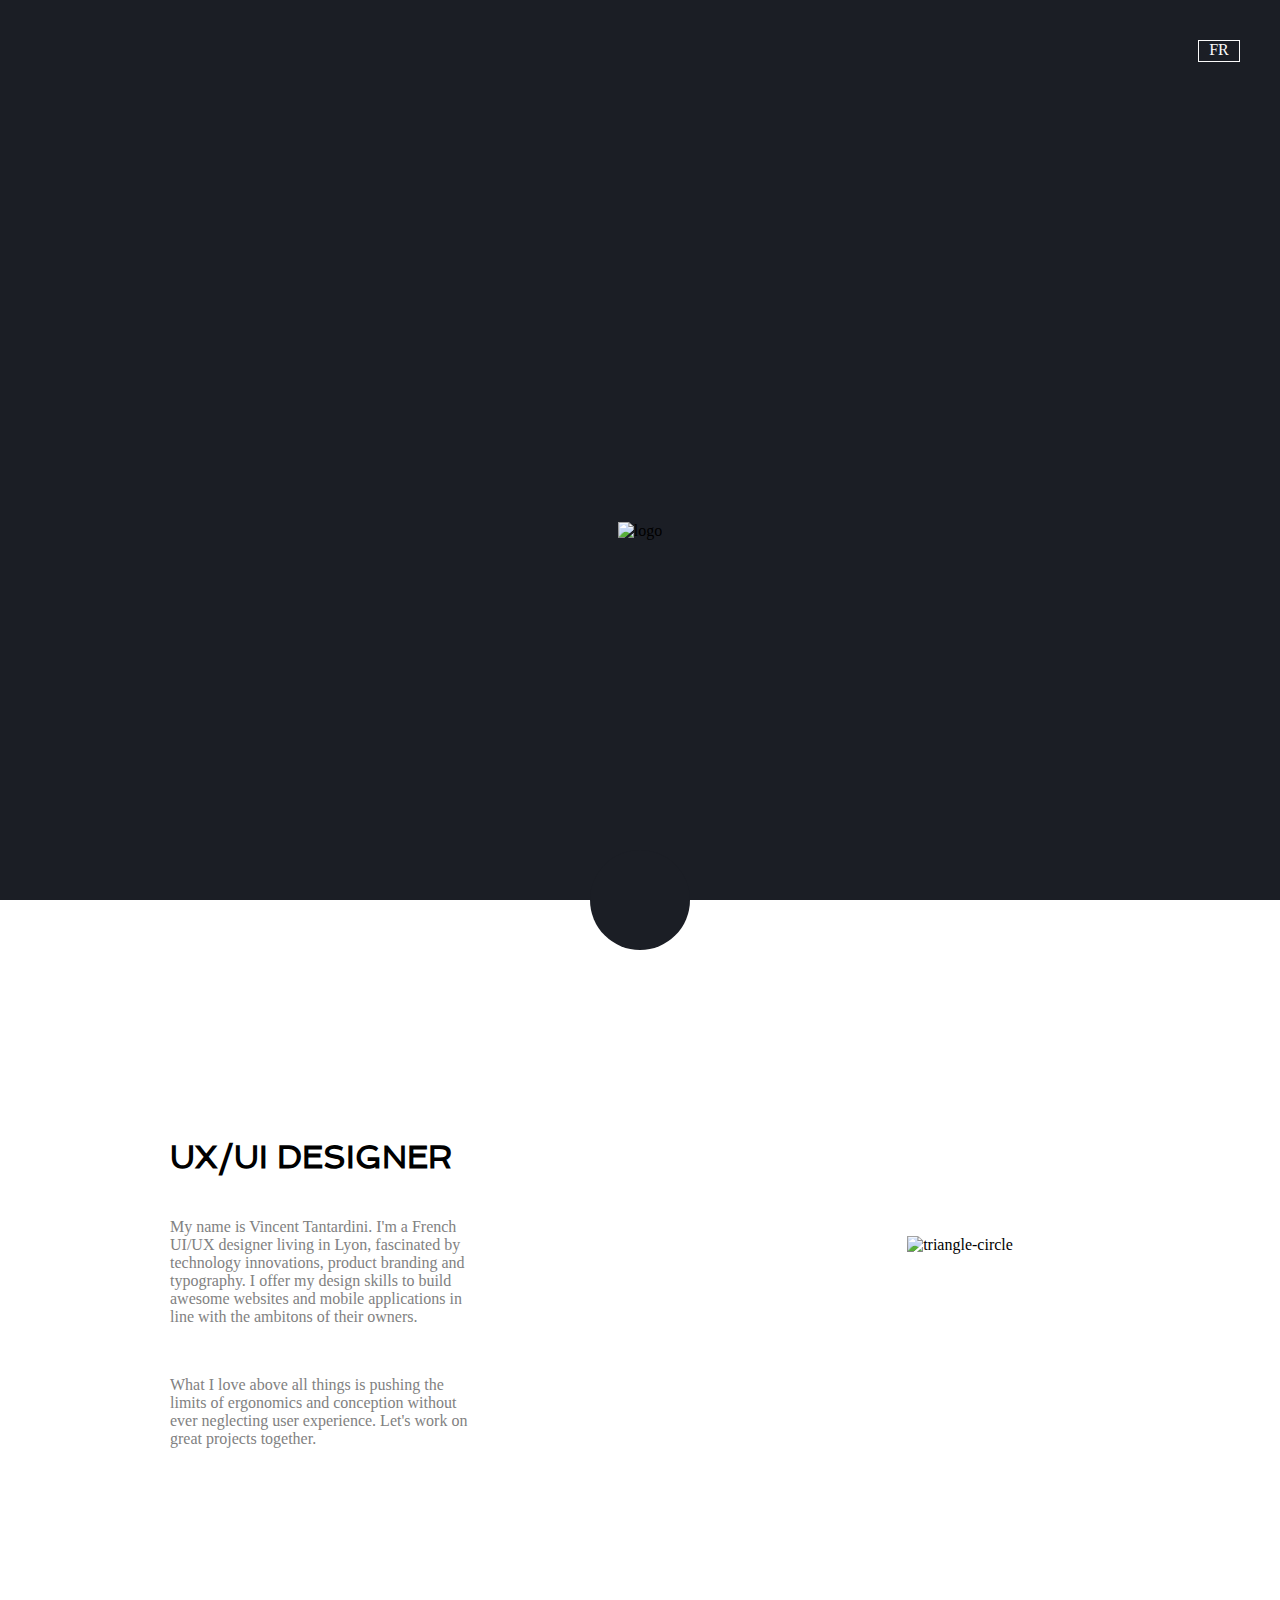
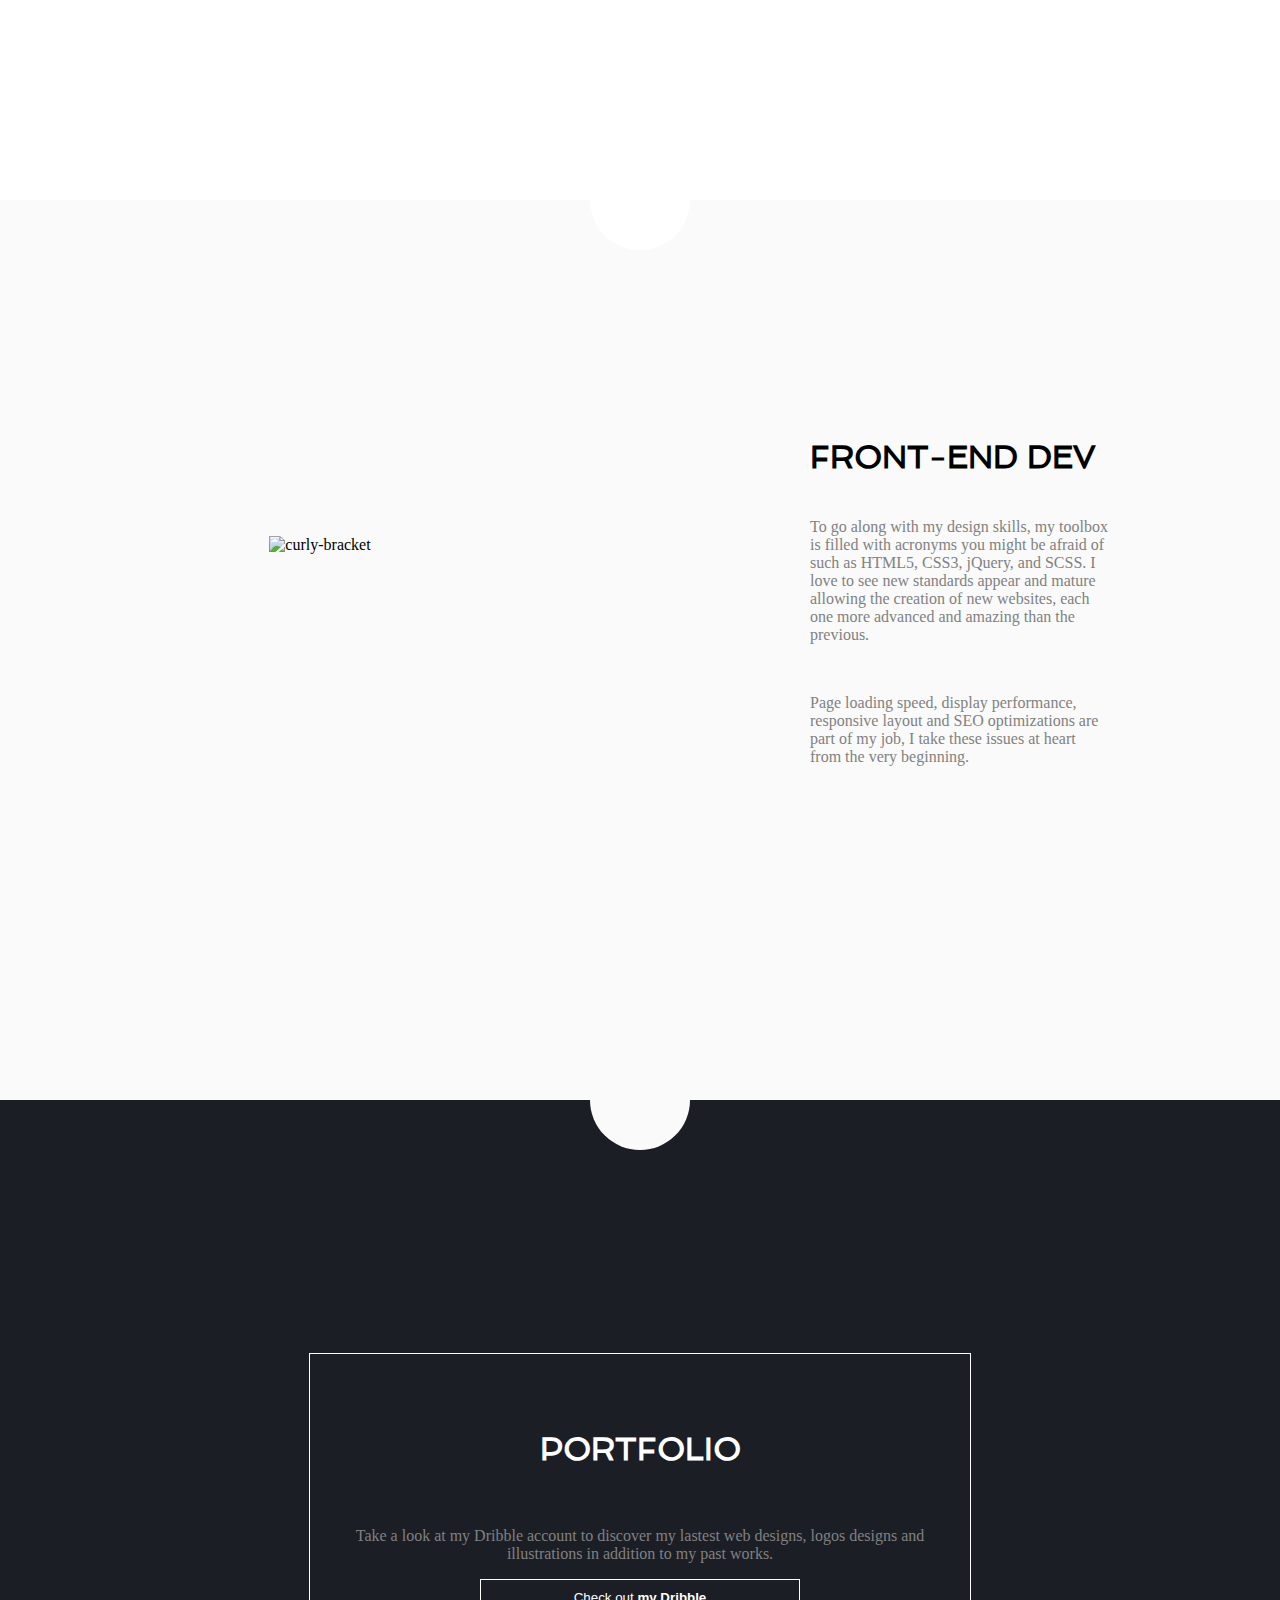
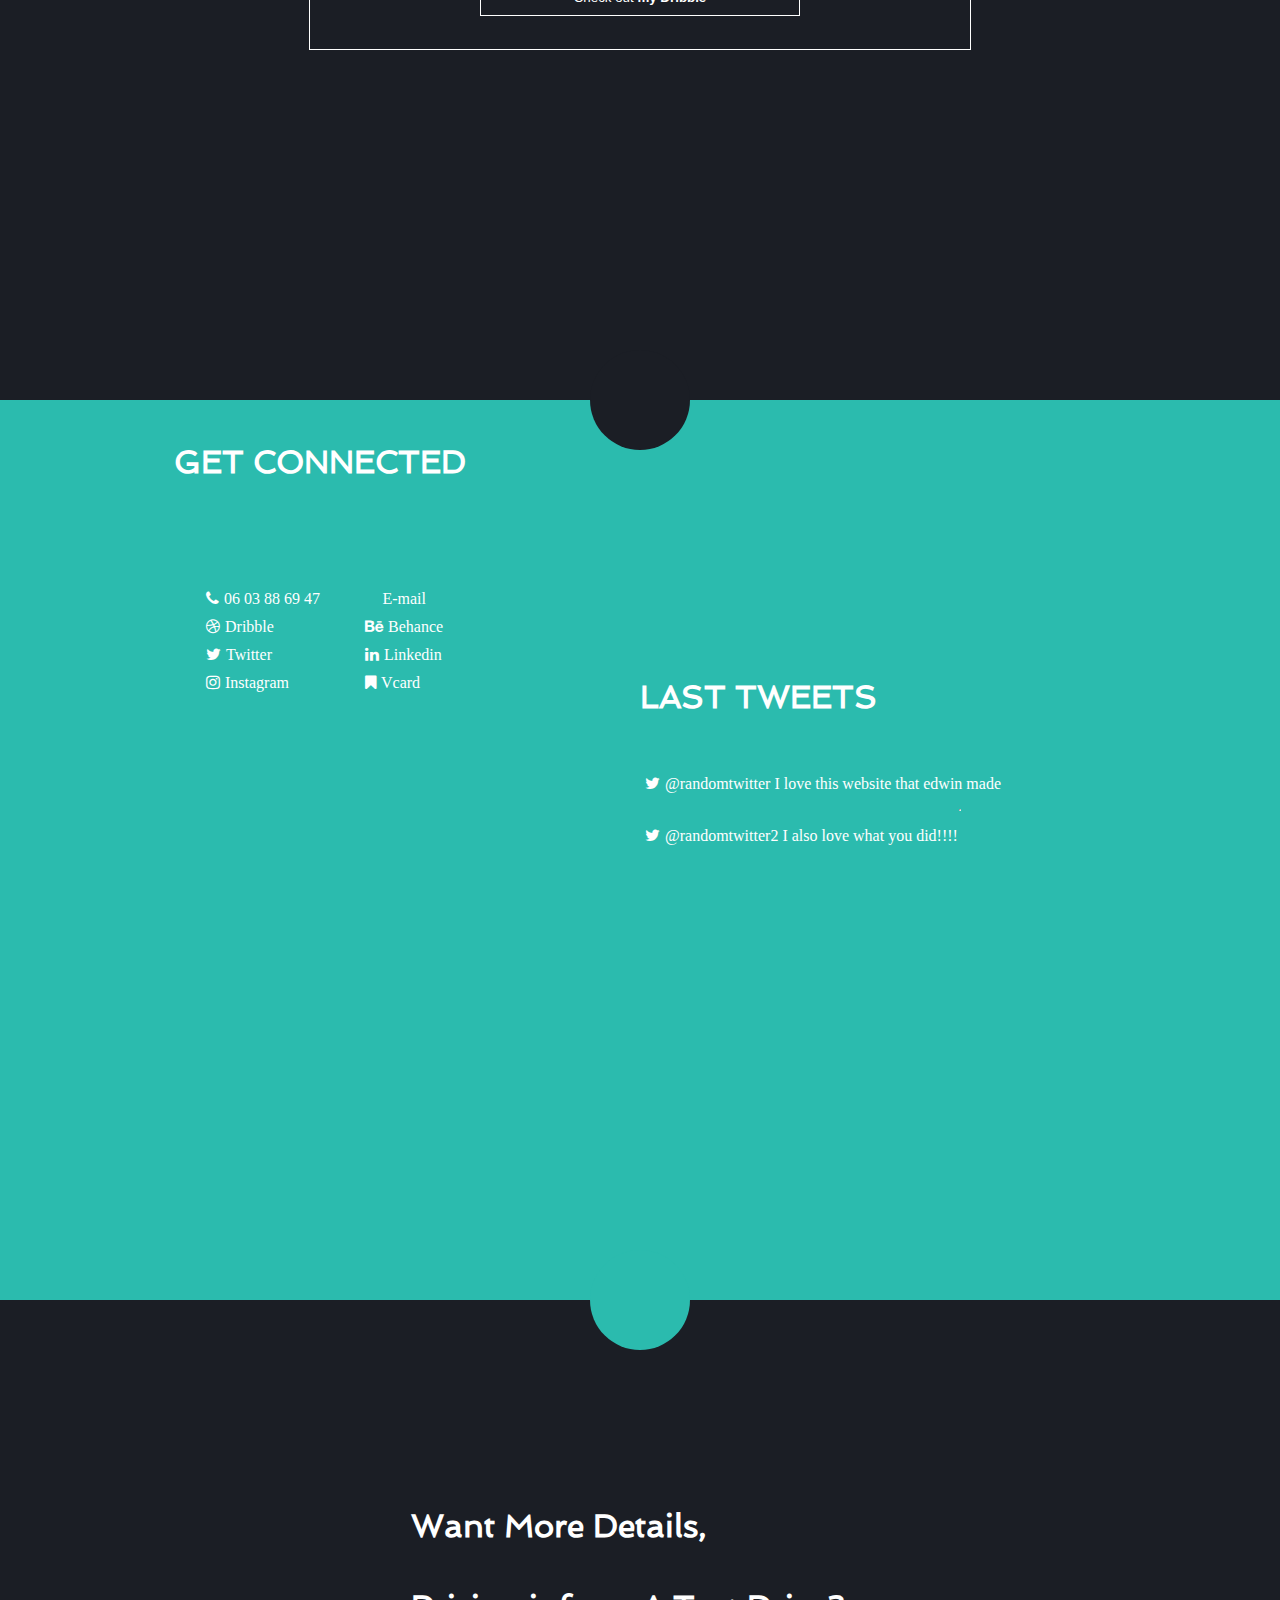
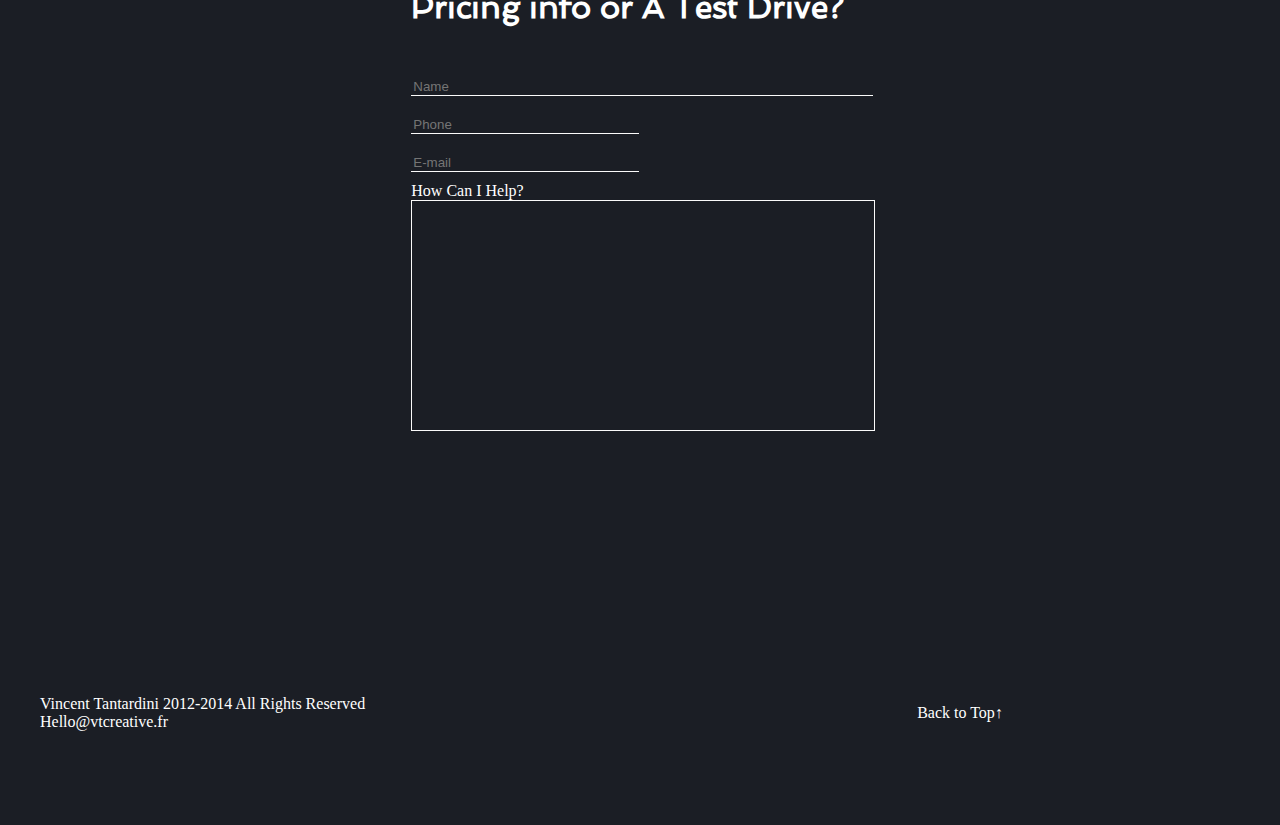
==== index.html @ fab8fbdb "added index.html and index2.html as submission" ====
<!DOCTYPE html>
<html lang="en">
  <head>
    <meta charset="UTF-8">
    <meta name="viewport" content="width=device-width, initial-scale=1.0">
    <meta http-equiv="X-UA-Compatible" content="ie=edge">
    <title>VCT Design</title>
    <link rel="stylesheet" href="index2.css">
    <link rel="stylesheet" href="https://cdnjs.cloudflare.com/ajax/libs/font-awesome/4.7.0/css/font-awesome.min.css">
    <link href="https://fonts.googleapis.com/css?family=Spinnaker&display=swap" rel="stylesheet">
  </head>
  <body class="container">

    <div class="box-1">
      <div class="lang">FR</div>
      <img src="#" alt="logo">
      <button class="logo-butt"></button>
    </div>


    <div class="box-2">
      <div class="ux-ui">
        <h4>UX/UI <span>DESIGNER</span></h4>
        <p>My name is Vincent Tantardini. I'm a French UI/UX designer living in Lyon, fascinated by technology innovations, product branding and typography. I offer my design skills to build awesome websites and mobile applications in line with the ambitons of their owners.</p><br>
        <p>What I love above all things is pushing the limits of ergonomics and conception without ever neglecting user experience. Let's work on great projects together.</p>
      </div>
      <img src="#" alt="triangle-circle">
      <button class="designer-butt"></button>
    </div>

    <div class="box-3">
      <img src="#" alt="curly-bracket">
      <div class="F-E-D">
        <h4>FRONT-END <span>DEV</span></h4>
        <p>To go along with my design skills, my toolbox is filled with acronyms you might be afraid of such as HTML5, CSS3, jQuery, and SCSS. I love to see new standards appear and mature allowing the creation of new websites, each one more advanced and amazing than the previous.</p><br>
        <p>Page loading speed, display performance, responsive layout and SEO optimizations are part of my job, I take these issues at heart from the very beginning.</p>
      </div>
      <button class="dev-butt"></button>
    </div>


    <div class="box-4">
      <div class="portfolio">
        <h4>PORTFOLIO</h4>
        <p>Take a look at my Dribble account to discover my lastest web designs, logos designs and illustrations in addition to my past works.</p>
        <button>Check out <span>my Dribble</span></button>
      </div>
      <button class="portfolio-butt"></button>

    </div>


    <div class="box-5">

      <div class="connected">
        <h4>GET <span>CONNECTED</span></h4>
        <ul class="left">
            <li class="left-li"><i class="fa fa-phone" style=" margin: 0 5px;"></i>06 03 88 69 47</li>
            <li class="left-li"><i class="fa fa-dribbble" style=" margin: 0 5px;"></i>Dribble</li>
            <li class="left-li"><i class="fa fa-twitter" style=" margin: 0 5px;"></i>Twitter</li>
            <li class="left-li"><i class="fa fa-instagram" style=" margin: 0 5px;"></i>Instagram</li>
        </ul>

        <ul class="right">
            <li class="right-li"><i class="far fa-envelope" style=" margin: 0 5px;"></i>E-mail</li>
            <li class="right-li"><i class="fa fa-behance" style=" margin: 0 5px;"></i>Behance</li>
            <li class="right-li"><i class="fa fa-linkedin" style=" margin: 0 5px;"></i>Linkedin</li>
            <li class="right-li"><i class="fa fa-bookmark" style=" margin: 0 5px;"></i>Vcard</li>
        </ul>

      </div>


      <div class="tweets">
        <h4>LAST <span>TWEETS</span></h4>
        <p class="p-tweets"><i class="fa fa-twitter" style=" margin: 0 5px;"></i>@randomtwitter I love this website that edwin made</p>
        <hr>
        <p class="p-tweets"><i class="fa fa-twitter" style=" margin: 0 5px;"></i>@randomtwitter2 I also love what you did!!!!</p>
      </div>

      <button class="connected-butt"></button>

    </div>

    <div class="box-6">
        <form action="submit" method="GET">
          <h4>Want More Details,</h4>
          <h4><span>Pricing info or A Test Drive?</span></h4>
          <input class="form-input-1" type="text" placeholder="Name">
          
          <div>
            <input class="form-input-2" type="tel" placeholder="Phone">
            <input class="form-input-2" type="email" placeholder="E-mail">
          </div>
          <label class="form_label" for="form_input">How Can I Help?</label>
          <textarea class="form-input" name="" cols="40" rows="15"></textarea>
        </form>
    </div>

    <div class="box-7">
        <ul class="bottom-left">
            <li>Vincent Tantardini 2012-2014 All Rights Reserved</li>
            <li>Hello@vtcreative.fr</li>
        </ul>
        <a href="#" class="bottom-right">Back to Top&#x2191;</a>
    </div>
    
  </body>
</html>
---- index2.css ----
/* Global Styles */

*{
  /* border: 1px dotted blue; */
}
button {
  border-color: transparent;
}
h4 {
  font-family: 'Spinnaker', sans-serif;
  font-weight: 0;
  font-size: 2rem;
}

span {
  font-weight: 900;
}

p {
  color: #818181;
}

.container{
  display: grid;
  grid-template-rows: 1fr;
  background-color: #1B1E25;
  margin: auto;
  
}

.box-1 { 
  background-color: #1B1E25;
  height: 100vh;
  display: grid;
  grid-template-rows: 1fr 3fr; 
 }
.box-2 { 
  background-color: #FFFFFF;
  height: 100vh;
  display: grid;
  grid-template-columns: 1fr 1fr;
  place-items: center;
}
.box-3 { 
  background-color: #FAFAFA;
  height: 100vh; 
  display: grid;
  grid-template-columns: 1fr 1fr;
}
.box-4 { 
  background-color: #1B1E25;
  height: 100vh; 
}
.box-5 { 
  background-color: #2BBBAE;
  height: 100vh; 
  display: grid;
  grid-template-columns: 1fr 1fr;
}
.box-6 { 
  background-color: #1B1E25;
  height: 100vh; 
}
.box-7 { 
  background-color: #1B1E25;
  height: 25vh; 
  display: grid;
  grid-template-columns: 1fr 1fr;
}

/* Each section */

/* First box */

.lang {
  grid-row: 1;
  color: #FAFAFA;
  border: 1px solid #FAFAFA;
  text-align: center;
  height: 20px;
  width: 40px;
  justify-self: end;
  align-self: start;
  margin-top: 40px;
  margin-right: 40px;
}

.box-1 > img {
  grid-row: 2;
  align-self: center;
  justify-self: center;
}

.logo-butt {
  background-color: #1B1E25;
  height: 100px;
  width: 100px;
  justify-self: center;
  margin-bottom: -50px;
  z-index: 1;
  border-radius: 50%;
}


/* Second Box */

.ux-ui {
  grid-column: 1;
  justify-self: center;
  align-self: center;
  background-color: #FFFFFF;
  text-align: left;
  padding: 115px;
  height: 300px;
  width: 300px; 
}

.box-2  > img {
  grid-column: 2;
  justify-self: center;
  align-self: center;
  background-color: #FFFFFF; 
}

.designer-butt {
  grid-column: 1 / span 2;
  background-color: #FFFFFF;
  height: 100px;
  width: 100px;
  border-radius: 50%;
  margin-bottom: -50px;
  z-index: 1;
  justify-self: center;
  align-self: end;
}

/* Third Box */

.box-3 > img {
  grid-column: 1;
  justify-self: center;
  align-self: center;
}

.F-E-D {
  grid-column: 2;
  justify-self: center;
  align-self: center;
  text-align: left;
  padding: 115px;
  height: 300px;
  width: 300px;
}

.dev-butt {
  grid-column: 1 / span 2;
  background-color: #FAFAFA;
  height: 100px;
  width: 100px;
  border-radius: 50%;
  margin-bottom: -50px;
  z-index: 1;
  justify-self: center;
  align-self: end;
}

/* Fourth Box */

.box-4{
  display: grid;
  place-items: center;
}
.portfolio {
  display: grid;
  text-align: center;
  border: 1px solid #FFFFFF;
  color: #FFFFFF;
  width: 50%;
  height: 50%;
  padding: 10px;
  place-content: center;
  align-self: end;
}

.portfolio > button {
  background-color: #1B1E25;
  color: #FFFFFF;
  border: 1px solid #FFFFFF;
  padding: 10px;
  width: 50%;
  margin-top: 10px auto;
  justify-self: center;
}

.portfolio-butt {
  height: 100px;
  width: 100px;
  border-radius: 50%;
  background-color: #1B1E25;
  align-self: end;
  z-index: 1;
  margin-bottom: -50px;
}


/* Fifth Box */

.box-5 {
  display: grid;
  grid-template-columns: 1fr 1fr;
  /* place-content: center; */
  color: #FFFFFF;
}

.connected {
  display: grid;
  grid-template-columns: 1fr 1fr;
  grid-template-rows: 1fr 3fr;
  text-align: center;
  justify-content: center;
}

.connected > h4 {
  grid-row: 1;
  grid-column: 1 /  span 2;
  justify-self: center;
}


.left {
  grid-column: 1;
  list-style: none;
  justify-self: end;
}

.left-li {
  text-align: left;
  margin-bottom: 10px;
}

.right {
  grid-column: 2;
  list-style: none;
  text-align: left;
}

.right-li {
  margin-bottom: 10px;
}
.tweets {
  display: grid;
  align-self: center;
}
hr {
  margin: auto;
}

.p-tweets {
  color: #FFFFFF;
}

.connected-butt {
  grid-column: 1 / span 2;
  height: 100px;
  width: 100px;
  border-radius: 50%;
  background-color: #2BBBAE;
  justify-self: center;
  z-index: 1;
  margin: -50px;
  align-self: end;
}

/* Sixth Box */

.box-6 {
  display: grid;
  place-content: center;
  color: #FFFFFF;
}

.form-input-1 {
  width: 100%;
}

.form-input-2 {
  width: 49%;
}

input {
  background-color: #1B1E25;
  border-bottom: 1px solid #FBFBFB;
  outline: none;
  border-top-style: none;
  border-left-style: none;
  border-right-style: none;
  margin: 10px auto;
}

textarea {
  background-color: #1B1E25;
  color: #FBFBFB;
  border: 1px solid #FBFBFB;
  width: 100%;
  resize: none;
}


/* Last Box !!!! */

.box-7 {
  display: grid;
  grid-template-columns: 1fr 1fr;
  place-content: center;
  color: #FFFFFF;
}

.bottom-left {
  grid-column: 1;
  list-style: none;
}

.bottom-right {
  grid-column: 2;
  color: #FFFFFF;
  justify-self: center;
  text-decoration: none;
  align-self: center;
}
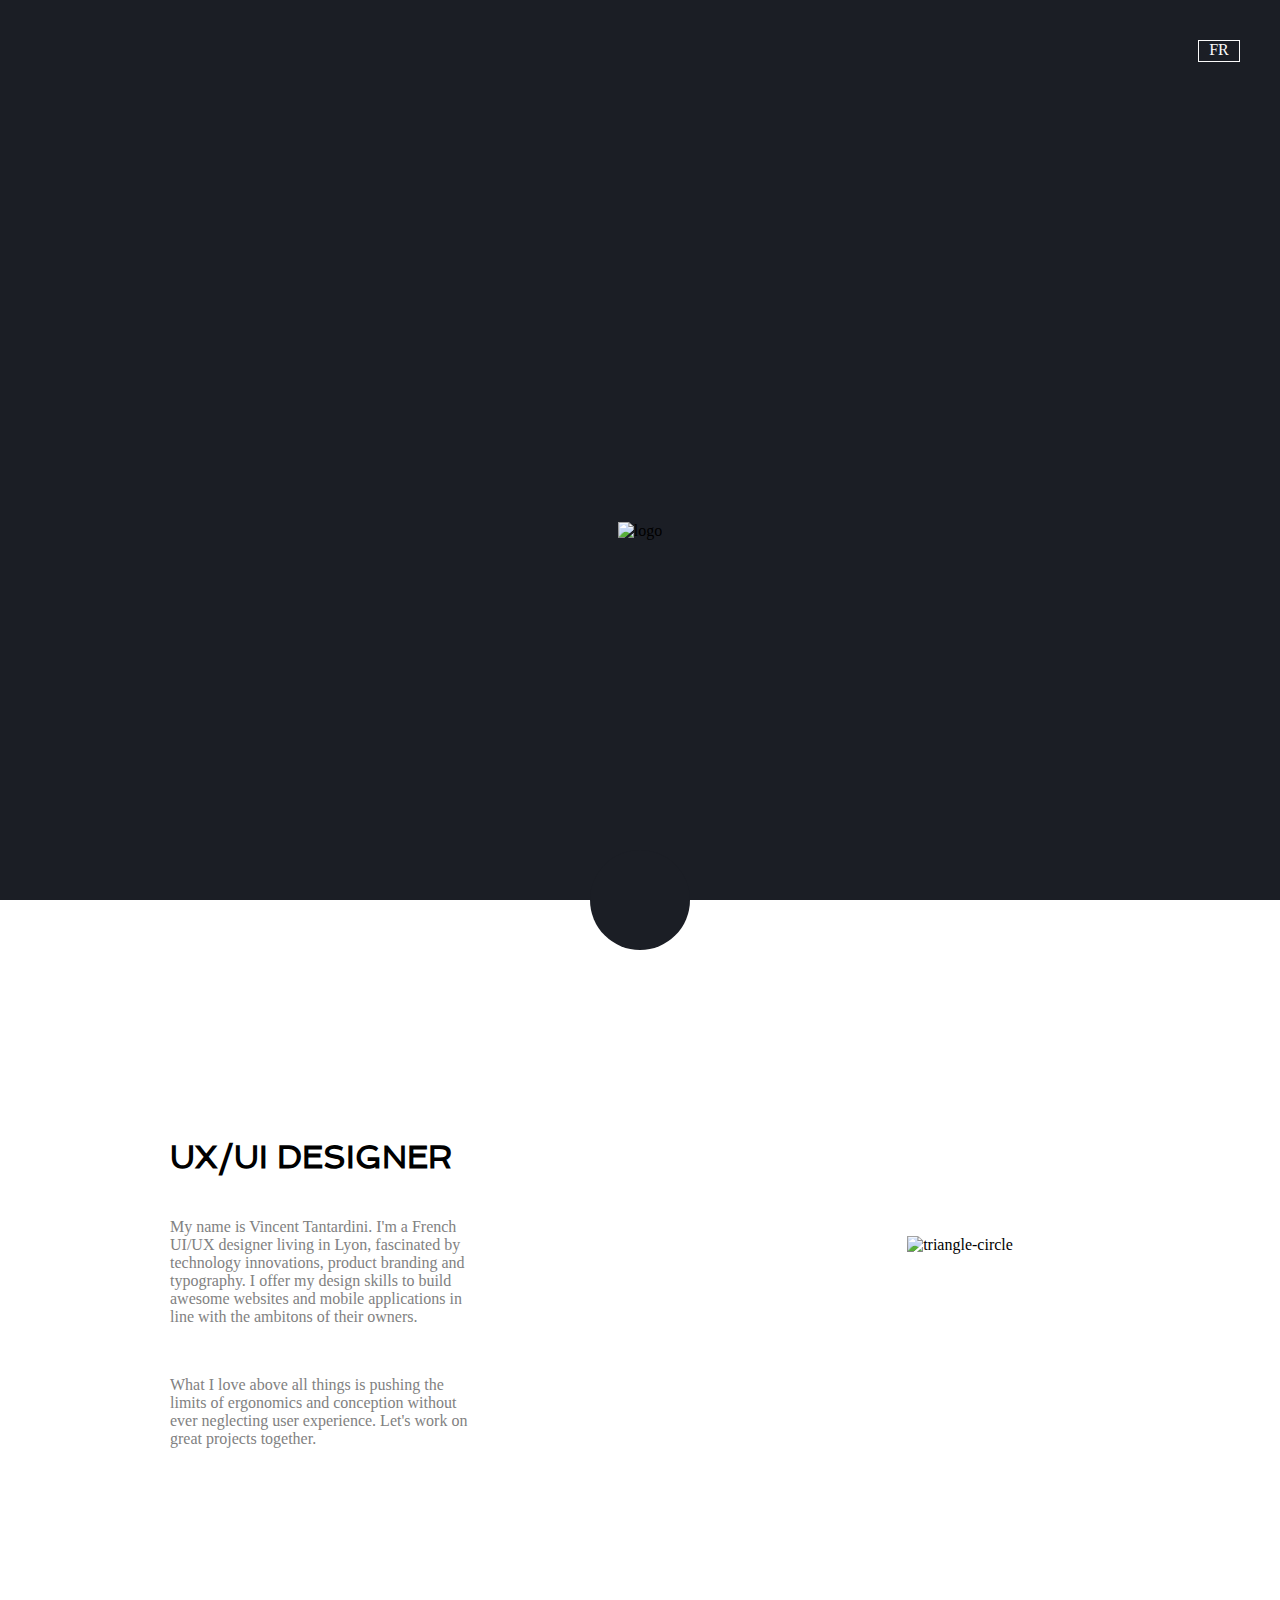
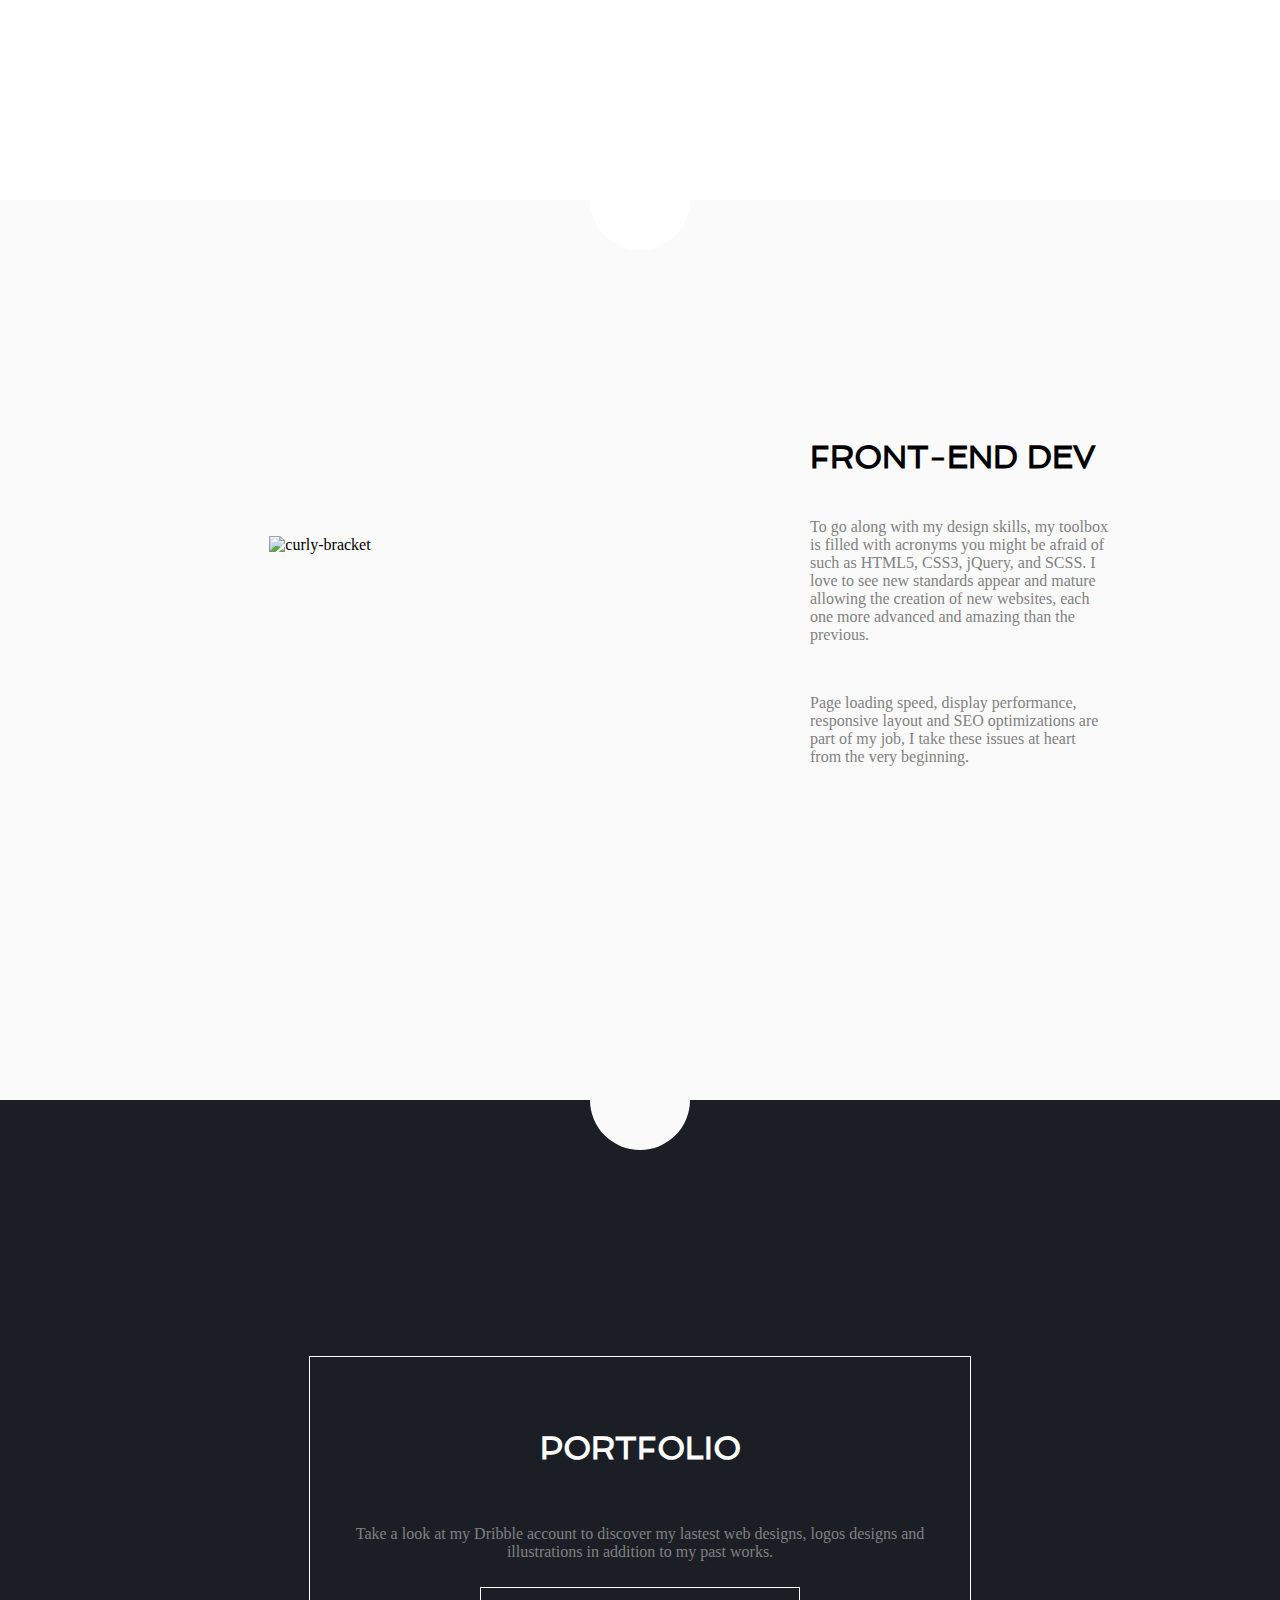
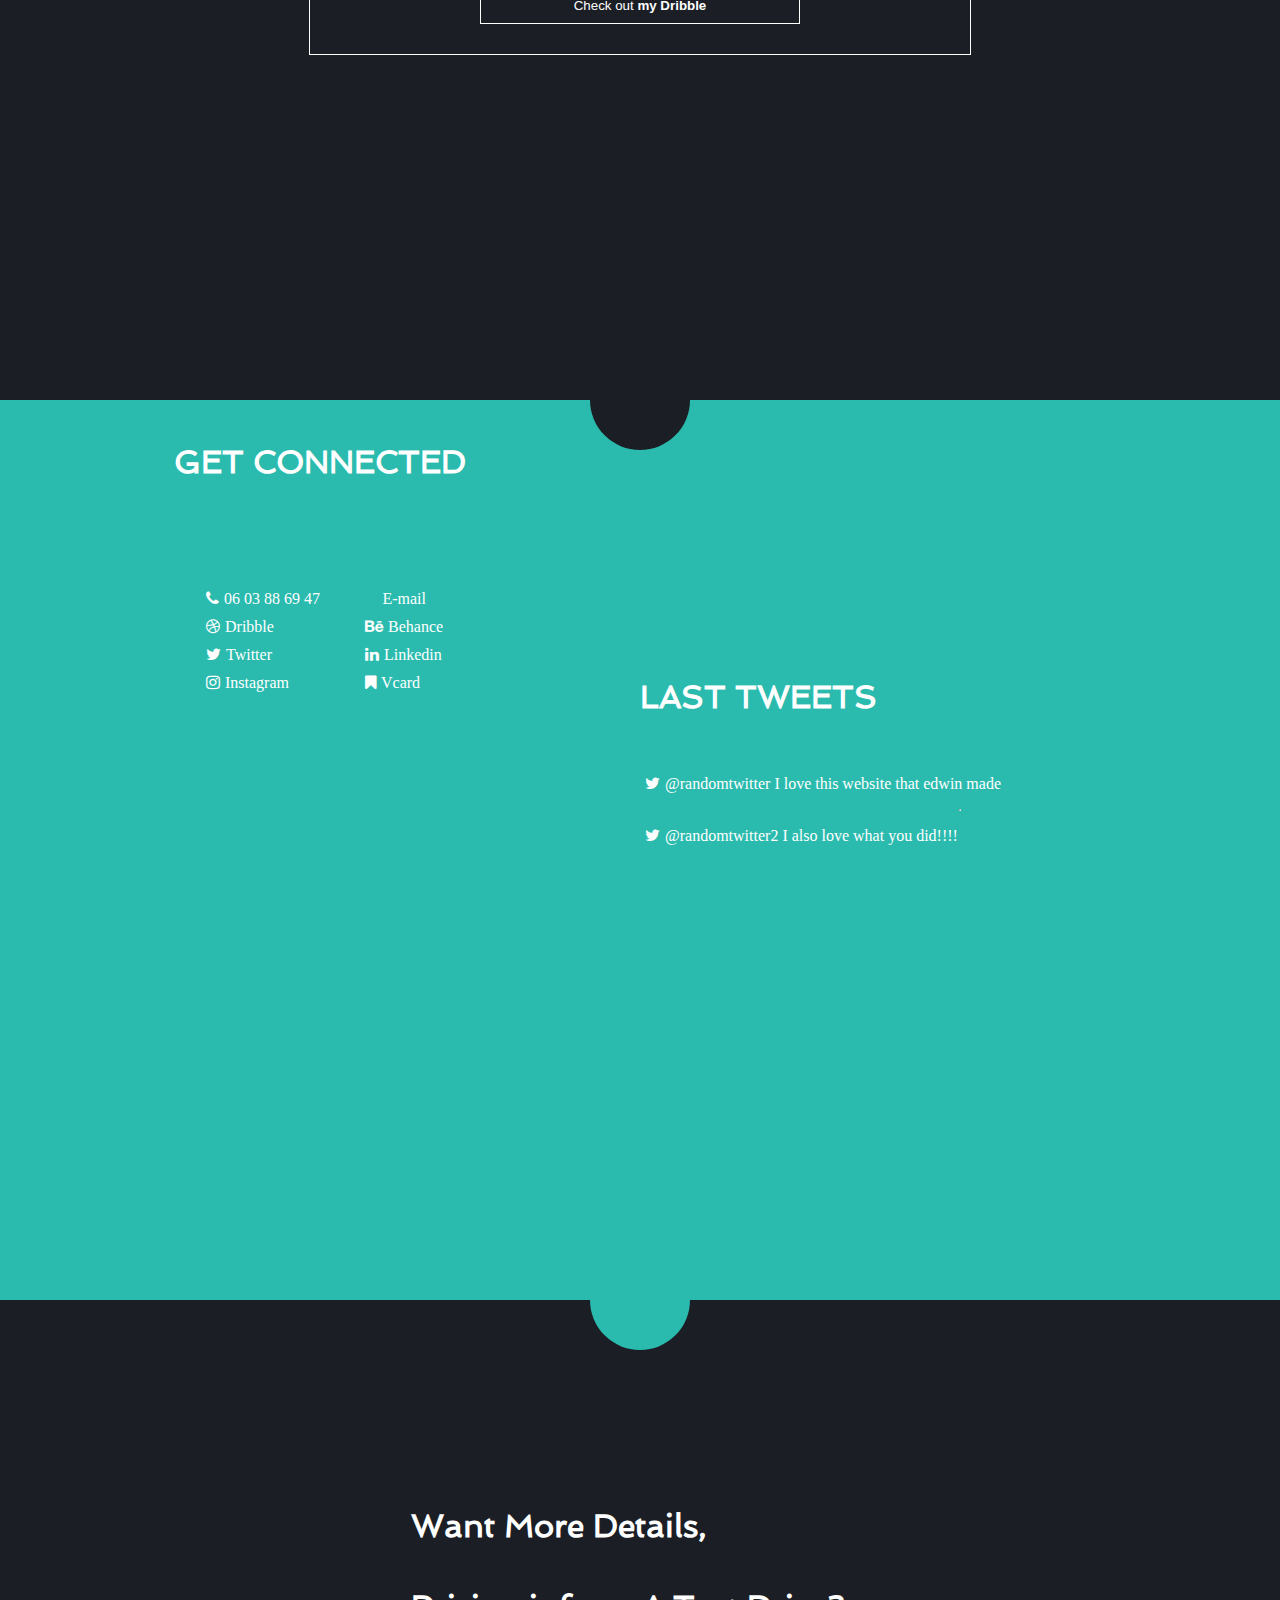
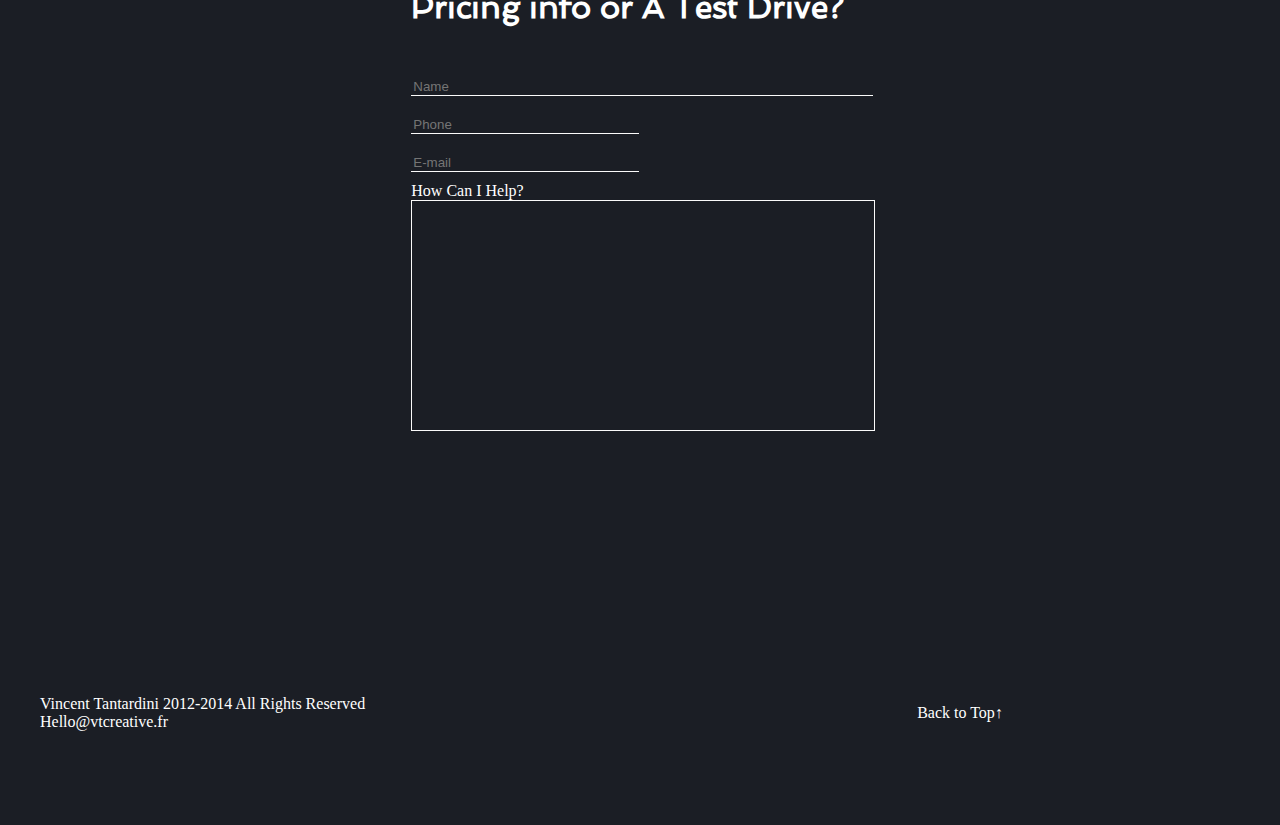
==== commit 1bb95c64: "made changes to make code valid" ====
--- a/index.html
+++ b/index.html
@@ -83,7 +83,7 @@
     </div>
 
     <div class="box-6">
-        <form action="submit" method="GET">
+        <form id="form" action="submit" method="GET">
           <h4>Want More Details,</h4>
           <h4><span>Pricing info or A Test Drive?</span></h4>
           <input class="form-input-1" type="text" placeholder="Name">
@@ -92,8 +92,8 @@
             <input class="form-input-2" type="tel" placeholder="Phone">
             <input class="form-input-2" type="email" placeholder="E-mail">
           </div>
-          <label class="form_label" for="form_input">How Can I Help?</label>
-          <textarea class="form-input" name="" cols="40" rows="15"></textarea>
+          <label class="form" for="form-input">How Can I Help?</label>
+          <textarea id="form-input" cols="40" rows="15"></textarea>
         </form>
     </div>
 
--- a/index2.css
+++ b/index2.css
@@ -8,7 +8,6 @@
 }
 h4 {
   font-family: 'Spinnaker', sans-serif;
-  font-weight: 0;
   font-size: 2rem;
 }
 
@@ -188,7 +187,7 @@
   border: 1px solid #FFFFFF;
   padding: 10px;
   width: 50%;
-  margin-top: 10px auto;
+  margin-top: 10px;
   justify-self: center;
 }
 
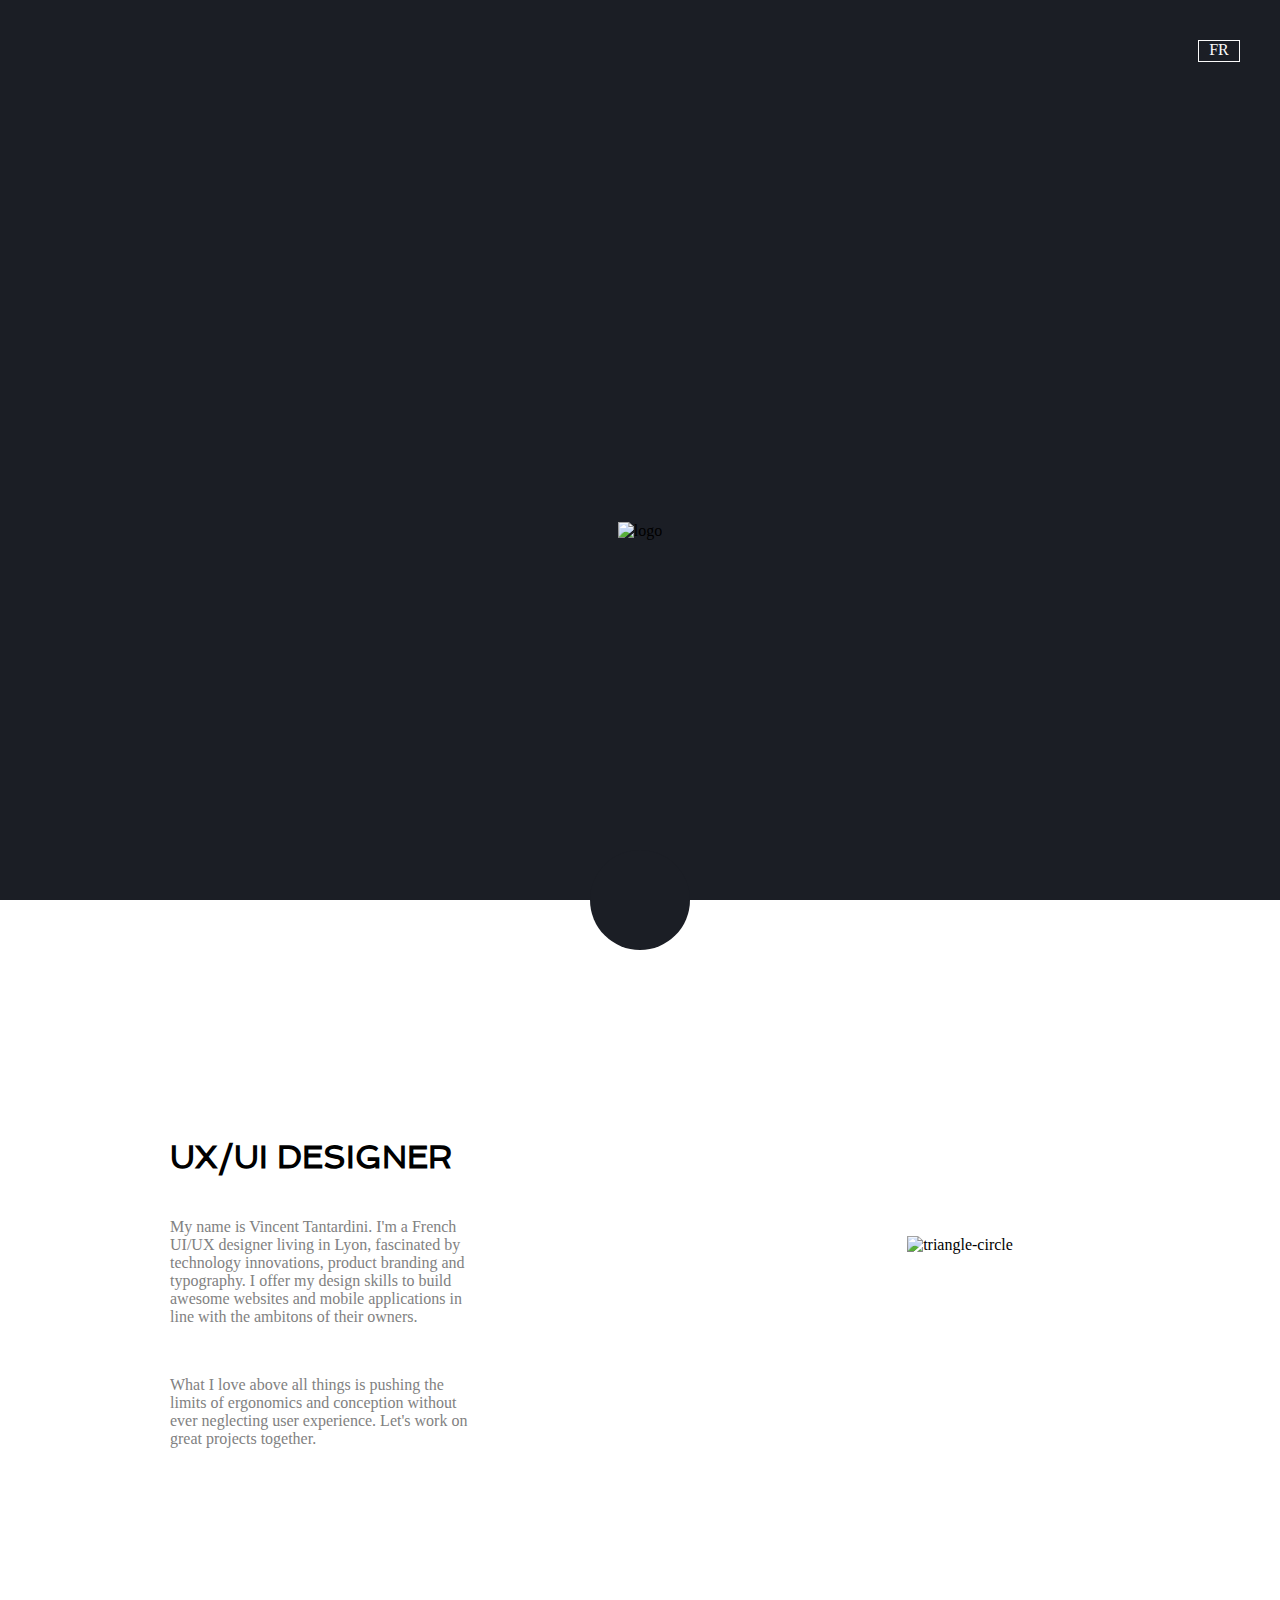
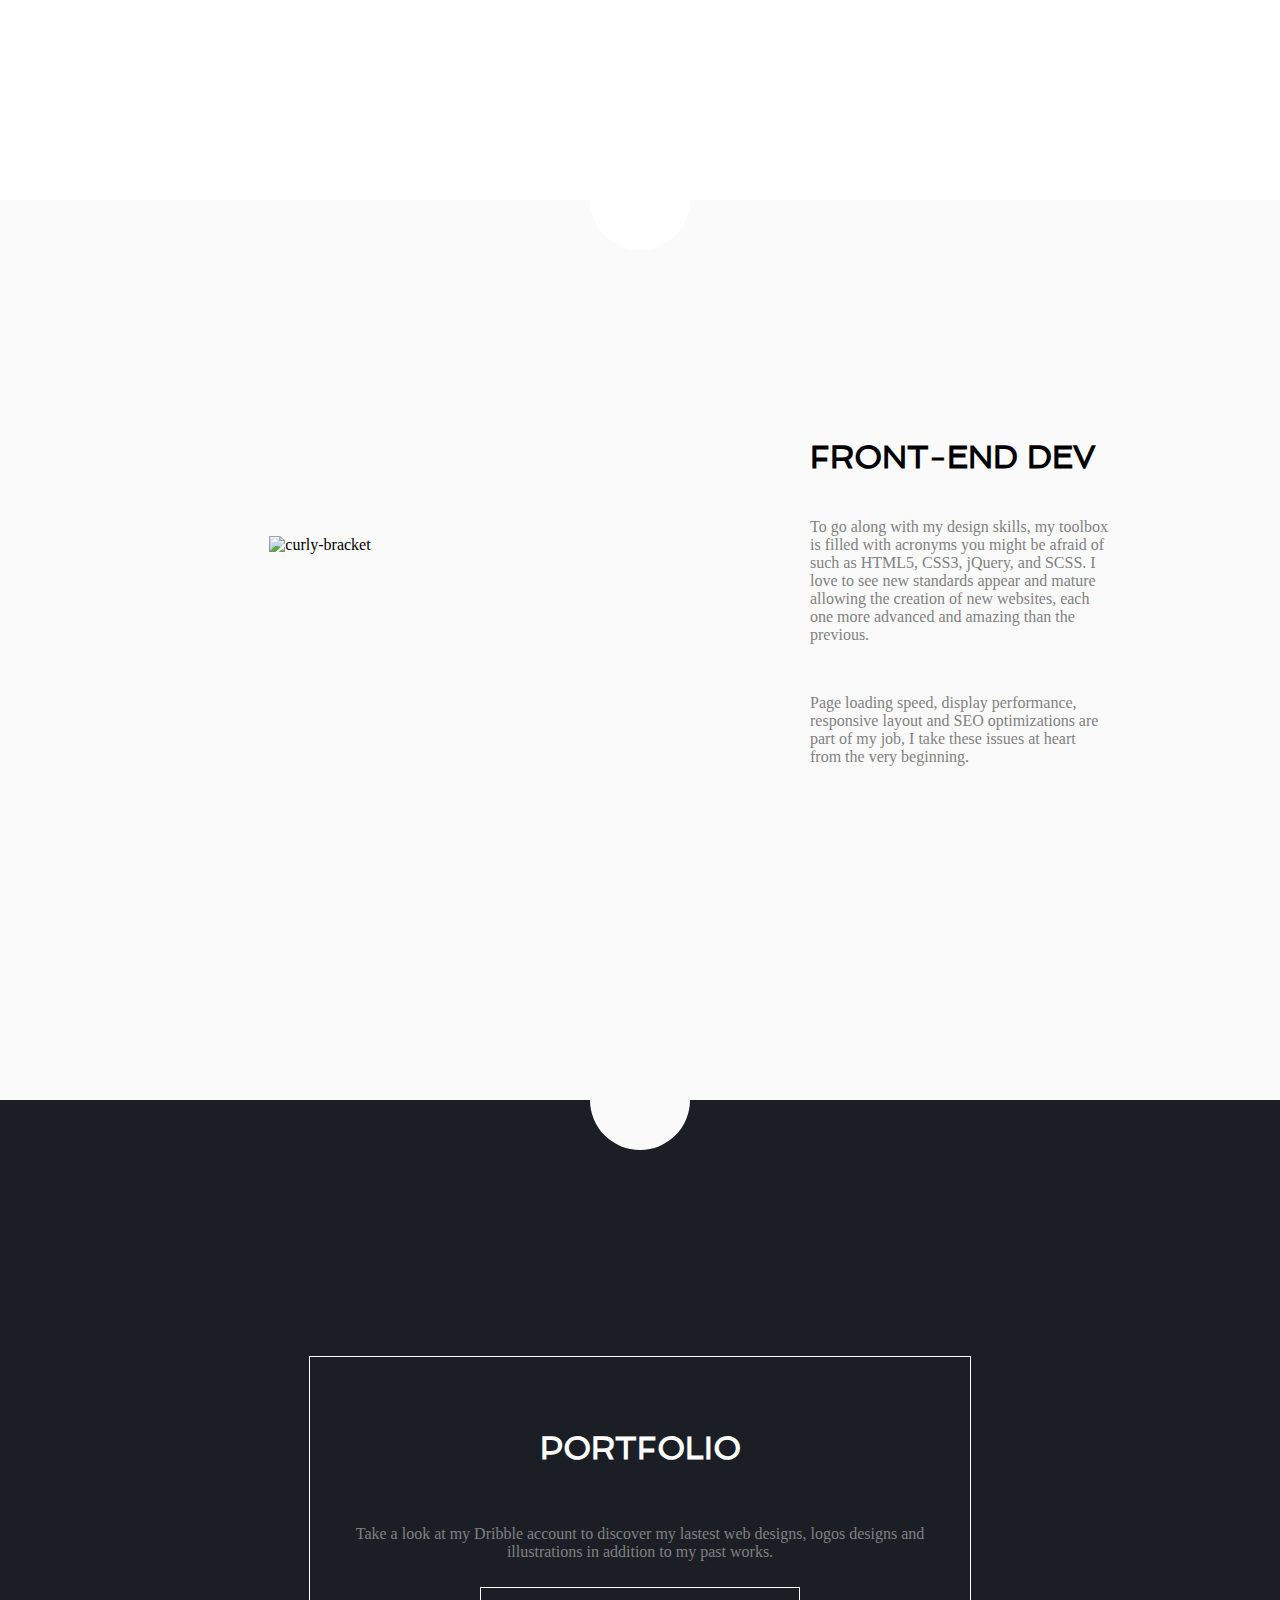
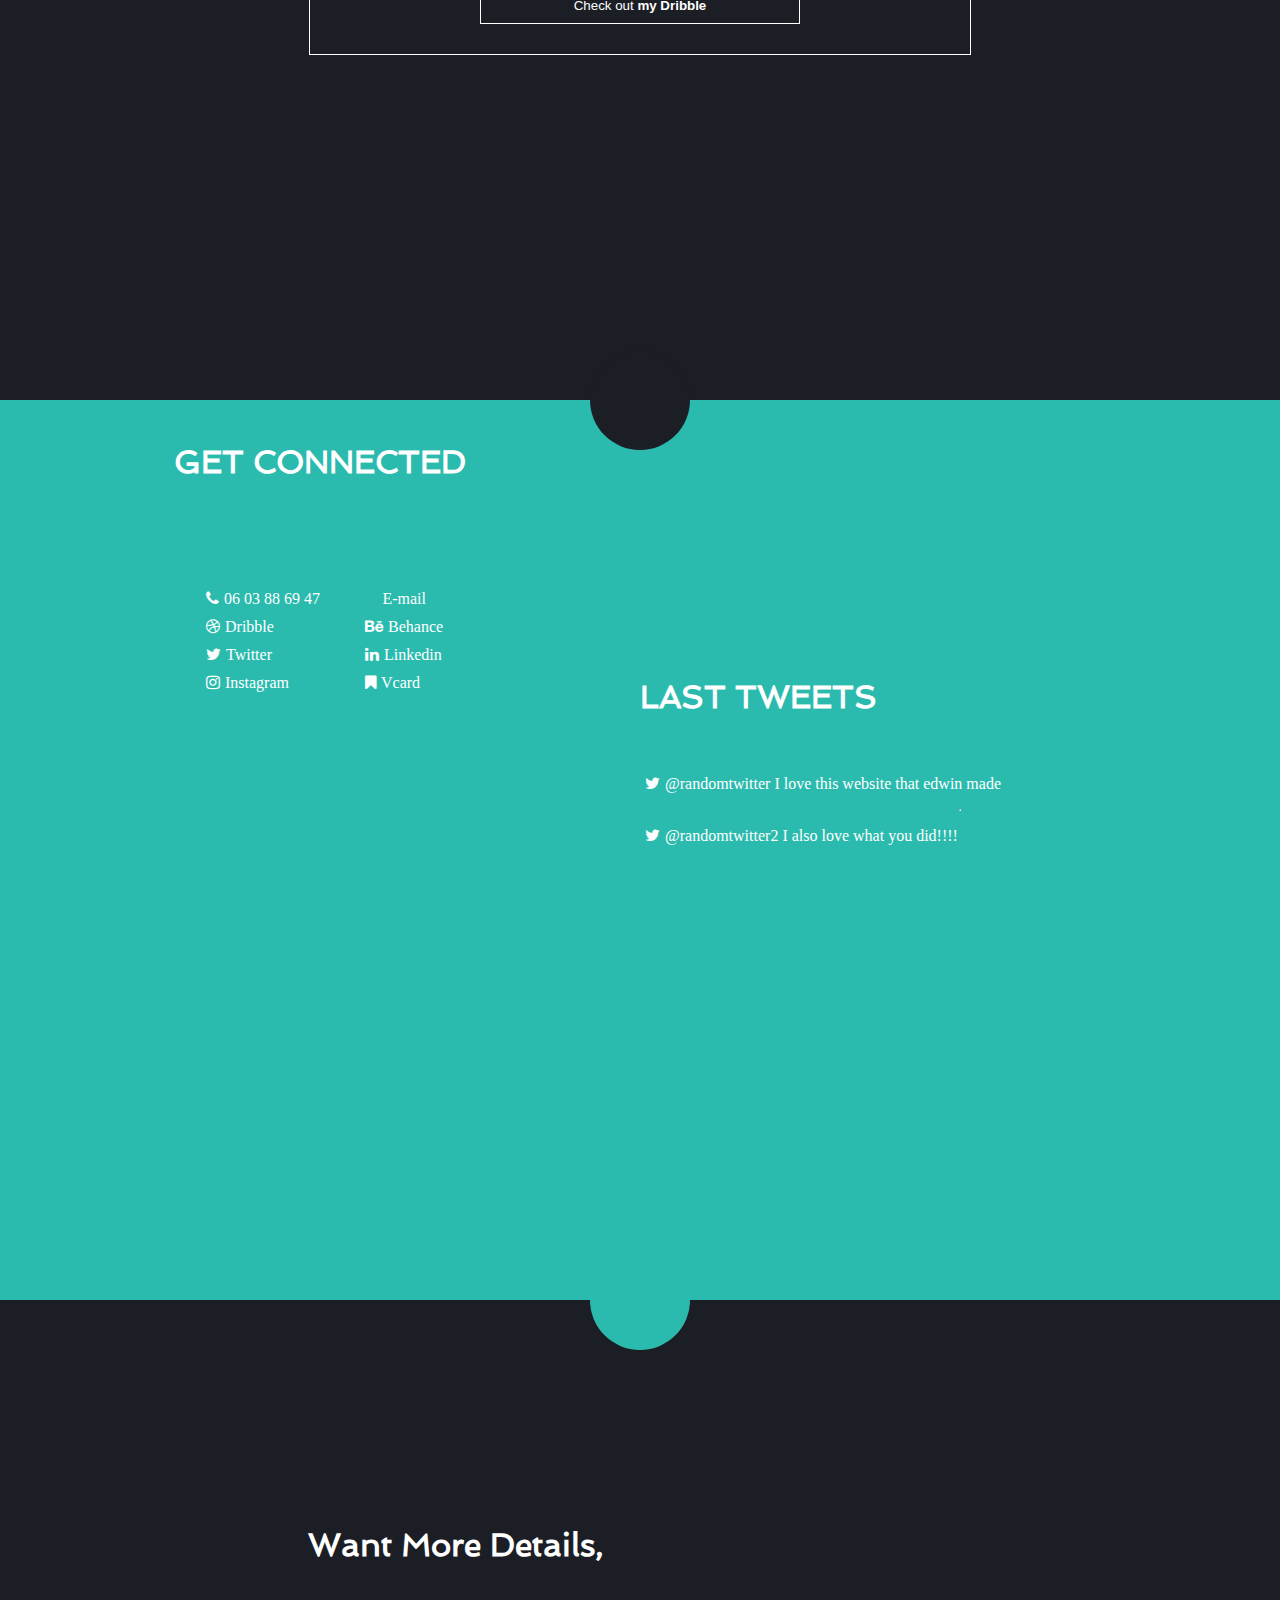
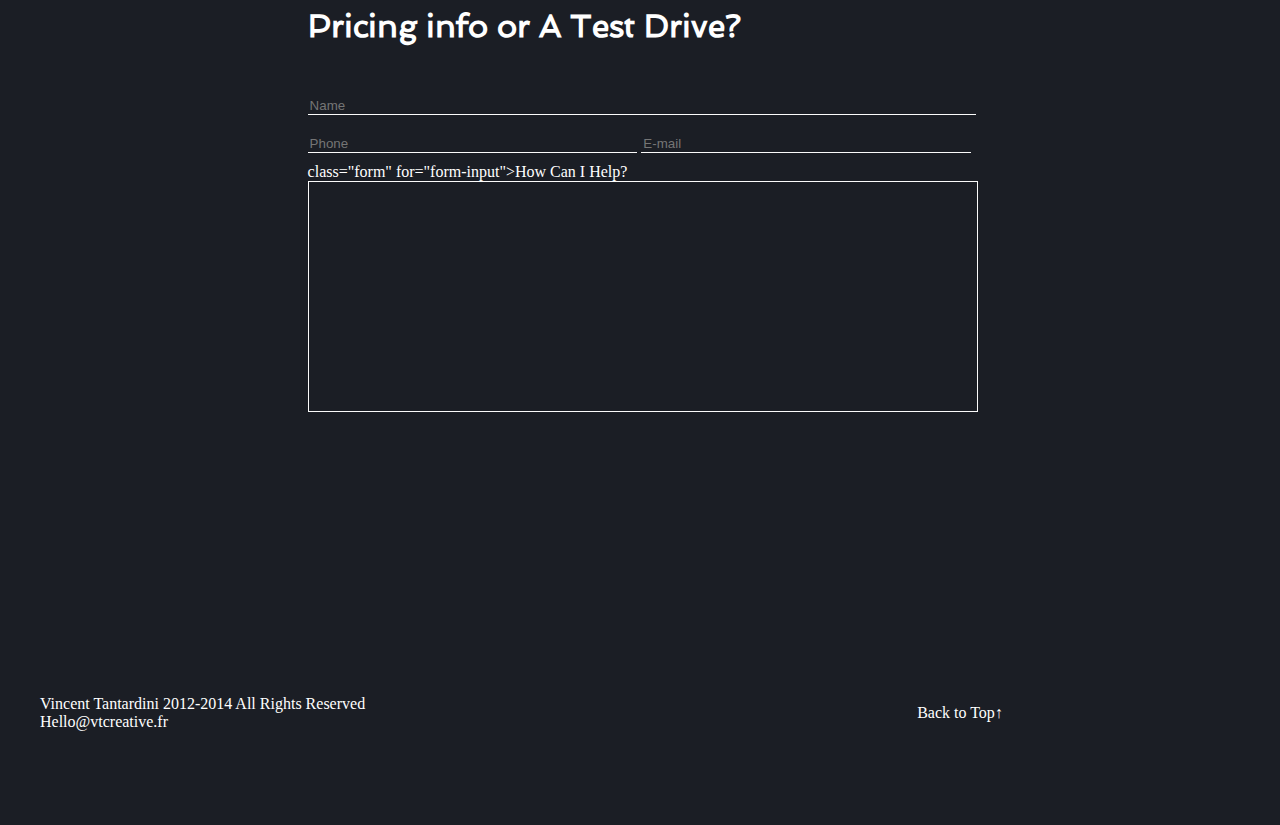
==== commit 399218bf: "Update index.html" ====
--- a/index.html
+++ b/index.html
@@ -83,7 +83,7 @@
     </div>
 
     <div class="box-6">
-        <form id="form" action="submit" method="GET">
+        <form action="submit" method="GET">
           <h4>Want More Details,</h4>
           <h4><span>Pricing info or A Test Drive?</span></h4>
           <input class="form-input-1" type="text" placeholder="Name">
@@ -92,7 +92,7 @@
             <input class="form-input-2" type="tel" placeholder="Phone">
             <input class="form-input-2" type="email" placeholder="E-mail">
           </div>
-          <label class="form" for="form-input">How Can I Help?</label>
+          <label> class="form" for="form-input">How Can I Help?</label>
           <textarea id="form-input" cols="40" rows="15"></textarea>
         </form>
     </div>
@@ -106,4 +106,4 @@
     </div>
     
   </body>
-</html>+</html>
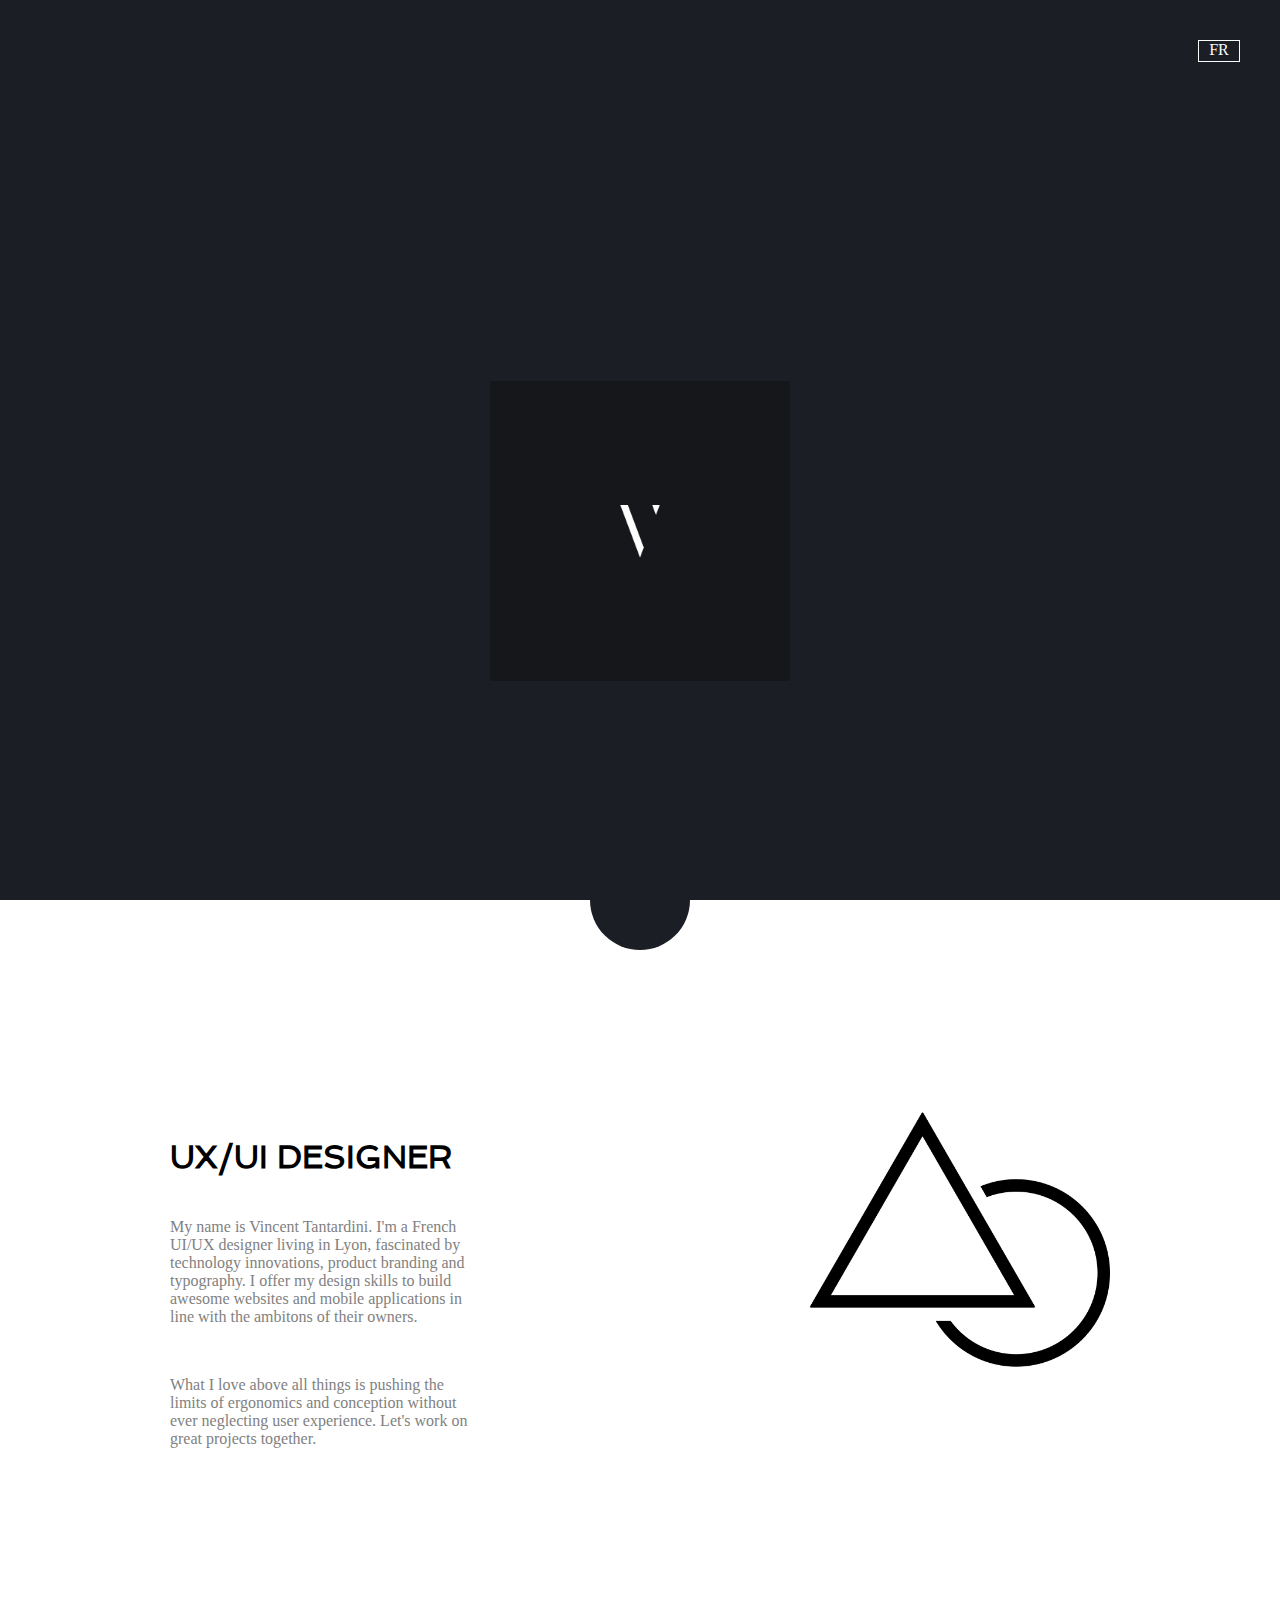
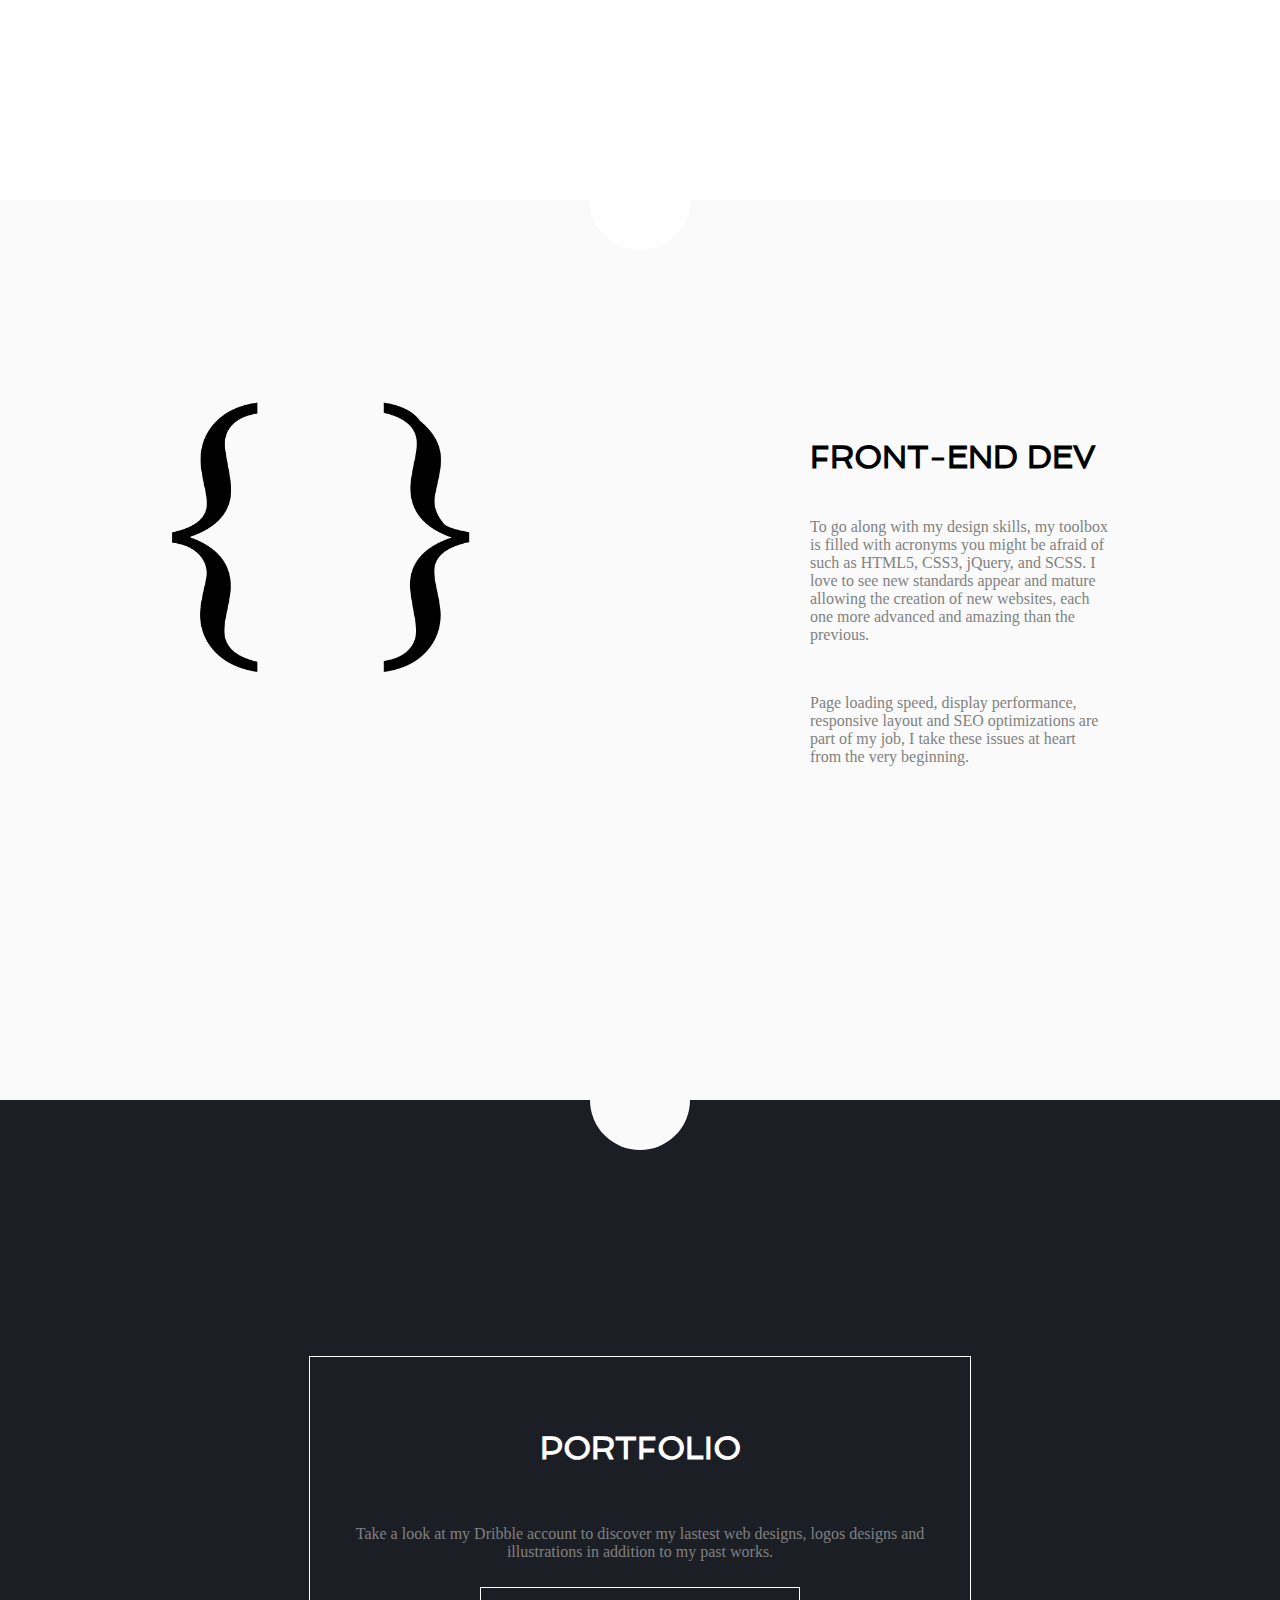
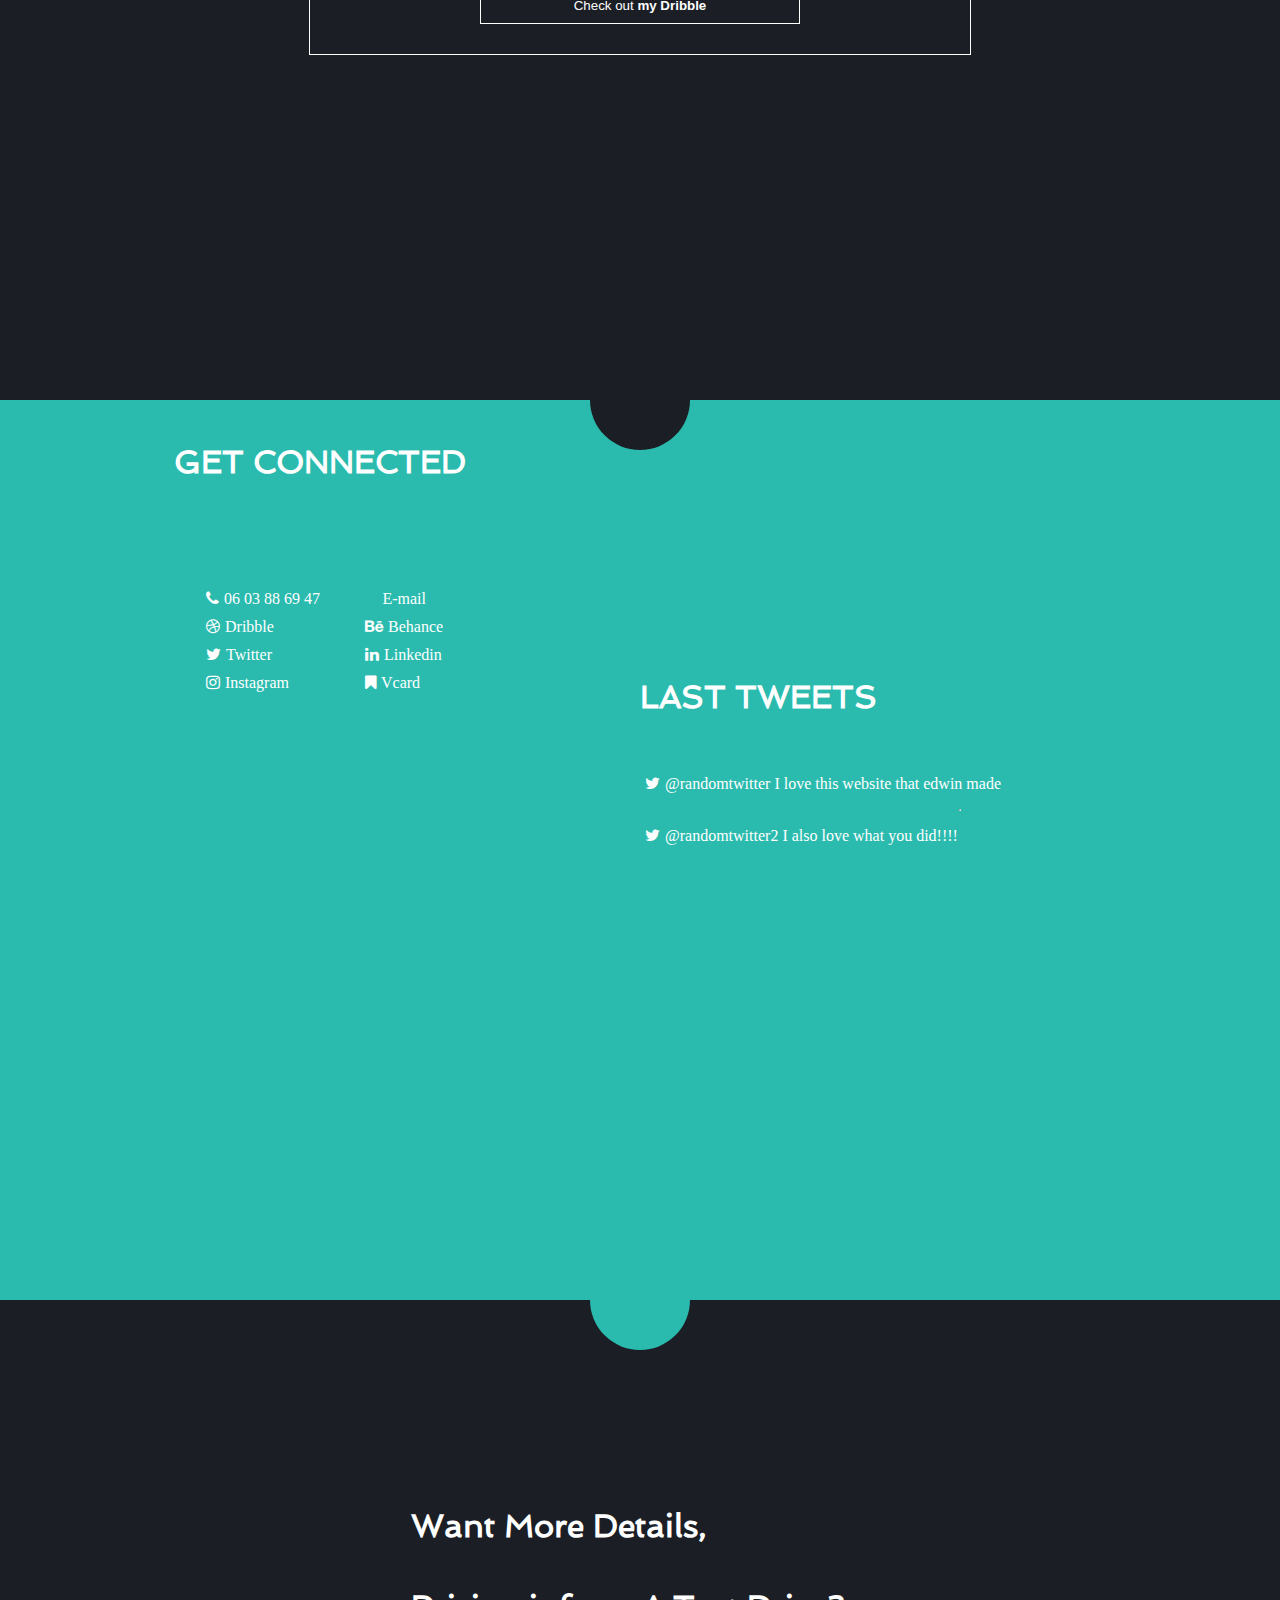
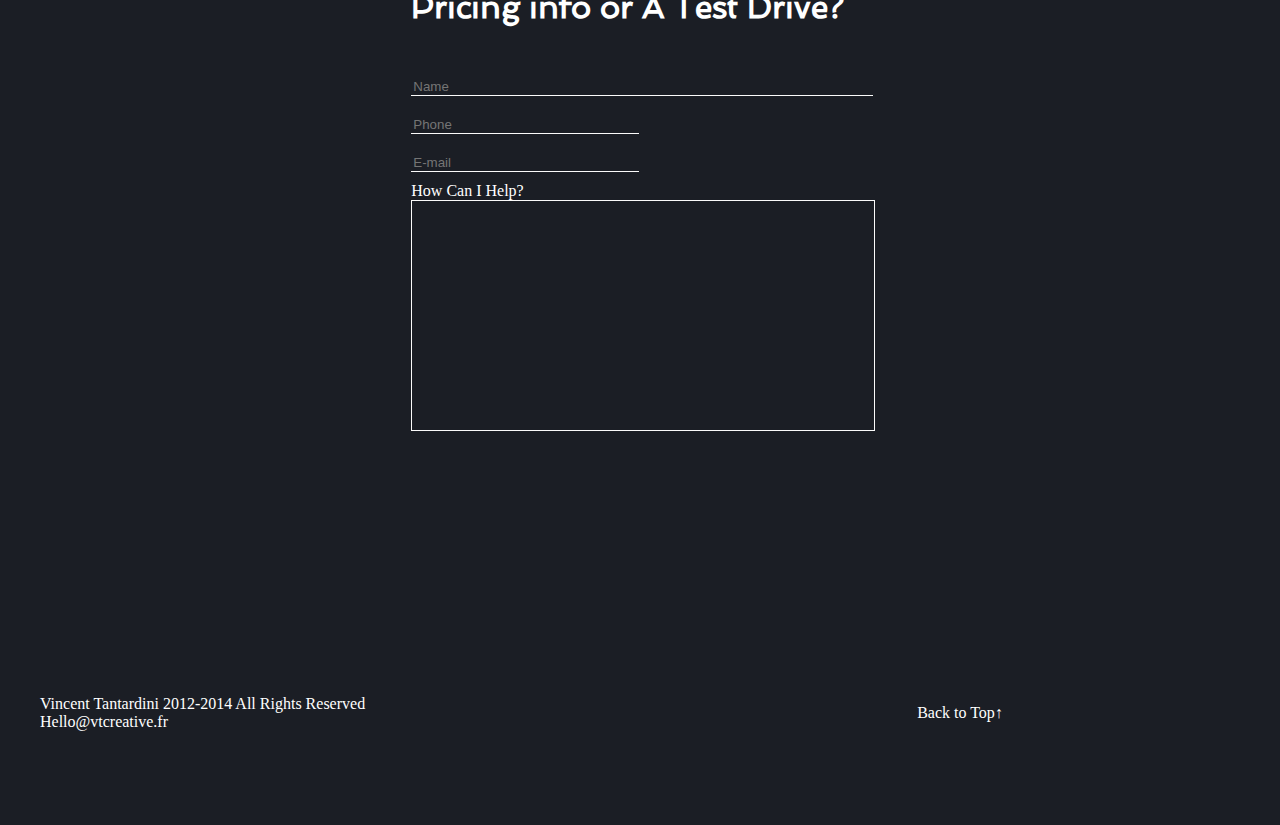
==== commit b4d09da3: "added images files and updated css and html" ====
--- a/index.html
+++ b/index.html
@@ -13,7 +13,7 @@
 
     <div class="box-1">
       <div class="lang">FR</div>
-      <img src="#" alt="logo">
+      <img src="./vct_logo.png" alt="logo">
       <button class="logo-butt"></button>
     </div>
 
@@ -24,12 +24,12 @@
         <p>My name is Vincent Tantardini. I'm a French UI/UX designer living in Lyon, fascinated by technology innovations, product branding and typography. I offer my design skills to build awesome websites and mobile applications in line with the ambitons of their owners.</p><br>
         <p>What I love above all things is pushing the limits of ergonomics and conception without ever neglecting user experience. Let's work on great projects together.</p>
       </div>
-      <img src="#" alt="triangle-circle">
+      <img src="./kisspng-triangle.png" alt="triangle-circle">
       <button class="designer-butt"></button>
     </div>
 
     <div class="box-3">
-      <img src="#" alt="curly-bracket">
+      <img src="./Curly-Brackets-PNG-Picture.png" alt="curly-bracket">
       <div class="F-E-D">
         <h4>FRONT-END <span>DEV</span></h4>
         <p>To go along with my design skills, my toolbox is filled with acronyms you might be afraid of such as HTML5, CSS3, jQuery, and SCSS. I love to see new standards appear and mature allowing the creation of new websites, each one more advanced and amazing than the previous.</p><br>
@@ -83,7 +83,7 @@
     </div>
 
     <div class="box-6">
-        <form action="submit" method="GET">
+        <form id="form" action="submit" method="GET">
           <h4>Want More Details,</h4>
           <h4><span>Pricing info or A Test Drive?</span></h4>
           <input class="form-input-1" type="text" placeholder="Name">
@@ -92,7 +92,7 @@
             <input class="form-input-2" type="tel" placeholder="Phone">
             <input class="form-input-2" type="email" placeholder="E-mail">
           </div>
-          <label> class="form" for="form-input">How Can I Help?</label>
+          <label class="form" for="form-input">How Can I Help?</label>
           <textarea id="form-input" cols="40" rows="15"></textarea>
         </form>
     </div>
--- a/index2.css
+++ b/index2.css
@@ -1,8 +1,9 @@
 /* Global Styles */
-
-*{
-  /* border: 1px dotted blue; */
-}
+ img {
+   height: 300px;
+   width: 300px;
+   background-blend-mode: inherit;
+ }
 button {
   border-color: transparent;
 }
